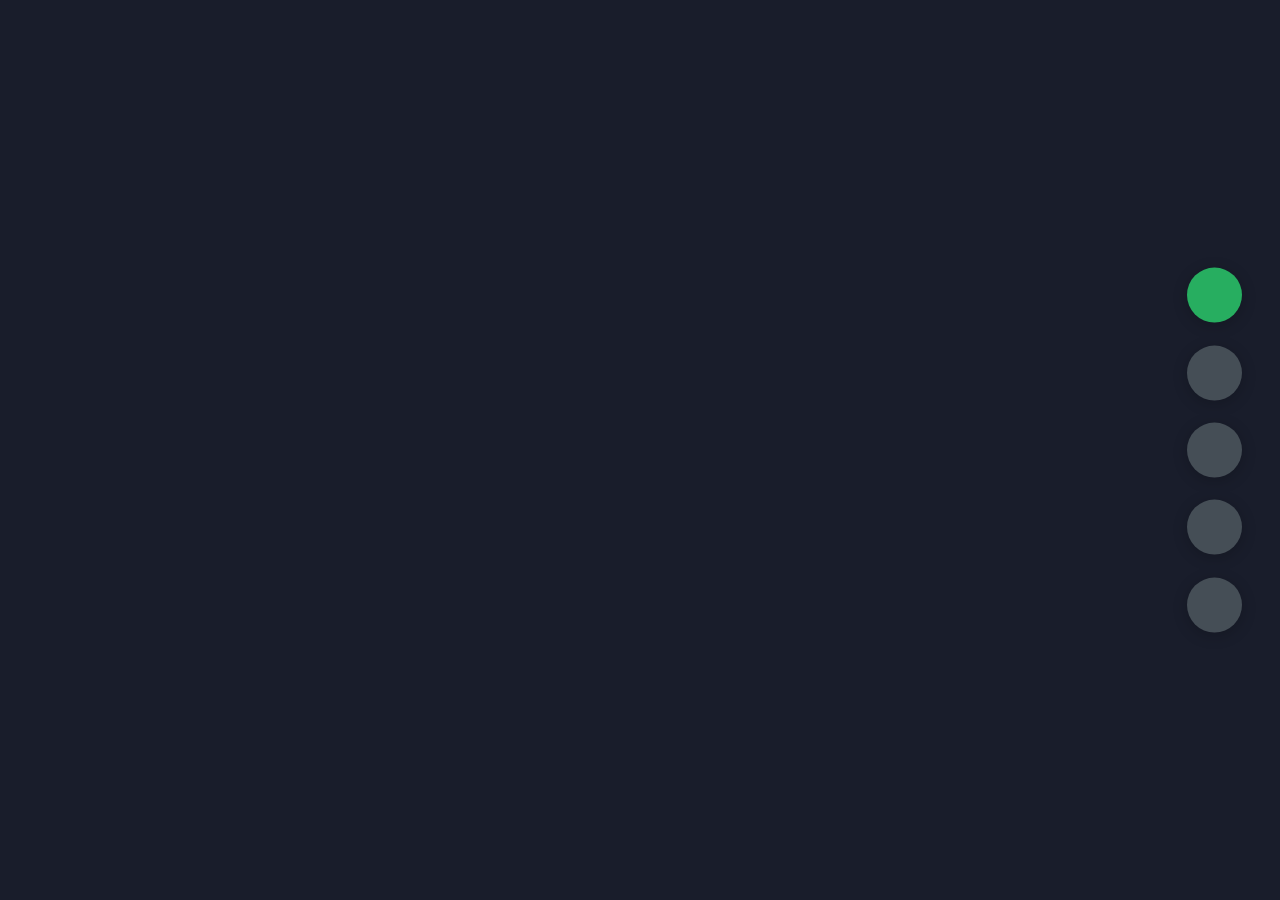
==== index.html @ 87339b18 "first commit" ====
<!DOCTYPE html>
<html lang="en">
<head>
    <meta charset="UTF-8">
    <meta http-equiv="X-UA-Compatible" content="IE=edge">
    <meta name="viewport" content="width=device-width, initial-scale=1.0">
    <link rel="preconnect" href="https://fonts.googleapis.com">
    <link rel="preconnect" href="https://fonts.gstatic.com" crossorigin>
    <link href="https://fonts.googleapis.com/css2?family=Poppins:wght@400;500;600;700;800&display=swap" rel="stylesheet">

    <link rel="stylesheet" href="https://cdnjs.cloudflare.com/ajax/libs/font-awesome/6.3.0/css/all.min.css" integrity="sha512-SzlrxWUlpfuzQ+pcUCosxcglQRNAq/DZjVsC0lE40xsADsfeQoEypE+enwcOiGjk/bSuGGKHEyjSoQ1zVisanQ==" crossorigin="anonymous" referrerpolicy="no-referrer" />

    <title>portfolio(fcc)</title>

    <link rel="stylesheet" href="/styles/style.css">
</head>
<body class="main-content">
    
    <header class="section sec1 header active">

    </header>
    <main>
        <section class="section sec2 about">

        </section>
        <section class="section sec3 portfolio">
            
        </section>
        <section class="section sec4 blogs">
            
        </section>
        <section class="section sec5 contact">
            
        </section>
    </main>

    <div class="controls">
        <div class="control control-1 active-btn">
            <i class="fas fa-home"></i>
        </div>
        <div class="control control-2 ">
            <i class="fas fa-user"></i>
        </div>
        <div class="control control-3 ">
            <i class="fas fa-briefcase"></i>
        </div>
        <div class="control control-4 ">
            <i class="fas fa-newspaper"></i>
        </div>
        <div class="control control-5 ">
            <i class="fas fa-envelope-open"></i>
        </div>
    </div>
</body>
</html>
---- styles/style.css ----
:root {
  --color-primary: #191d2b;
  --color-secondary: #27AE60;
  --color-white: #ffff;
  --color-black: #000;
  --color-gray0: #f8f8f8;
  --color-gray1: #dbe1e8;
  --color-gray2: #b2becd;
  --color-gray3: #6c7983;
  --color-gray4: #454e56;
  --color-gray5: #2a2e35;
  --color-gray6: #12181b;
  --br-sm-2: 14px;
  --box-shadow-1: 0 3px 15px rgba(0,0,0, 0.2);
}

* {
  margin: 0;
  padding: 0;
  box-sizing: border-box;
  list-style: none;
}

body {
  background-color: var(--color-primary);
  font-family: "Poppins", sans-serif;
  font-size: 1.1rem;
  color: var(--color-white);
  transition: all 0.4s ease-in-out;
}

a {
  display: inline-block;
  text-decoration: none;
  color: inherit;
  font-family: inherit;
}

header {
  height: 100vh;
  color: var(--color-white);
  overflow: hidden;
}

section {
  min-height: 100vh;
  width: 100%;
  position: absolute;
  left: 0;
  top: 0;
  padding: 3rem 18rem;
}

.section {
  transform: translateY(-100%) scale(0);
  transition: all 0.4s ease-in-out;
  background-color: var(--color-primary);
}

.sec1 {
  display: none;
  transform: translateY(0) scale(1);
}

.sec2 {
  display: none;
  transform: translateY(0) scale(1);
}

.sec3 {
  display: none;
  transform: translateY(0) scale(1);
}

.sec4 {
  display: none;
  transform: translateY(0) scale(1);
}

.sec5 {
  display: none;
  transform: translateY(0) scale(1);
}

.controls {
  position: fixed;
  z-index: 10;
  top: 50%;
  right: 3%;
  display: flex;
  flex-direction: column;
  transform: translateY(-50%);
  align-items: center;
  justify-content: center;
}
.controls .active-btn {
  background-color: var(--color-secondary) !important;
  transition: all 0.4s ease-in-out;
}
.controls .active-btn i {
  color: var(--color-white) !important;
}
.controls .control {
  padding: 1rem;
  cursor: pointer;
  background-color: var(--color-gray4);
  width: 55px;
  height: 55px;
  border-radius: 50%;
  display: flex;
  align-items: center;
  justify-content: center;
  margin: 0.7rem 0;
  box-shadow: var(--box-shadow-1);
}
.controls .control i {
  font-size: 1.2rem;
  color: var(--color-gray2);
  pointer-events: none;
}/*# sourceMappingURL=style.css.map */
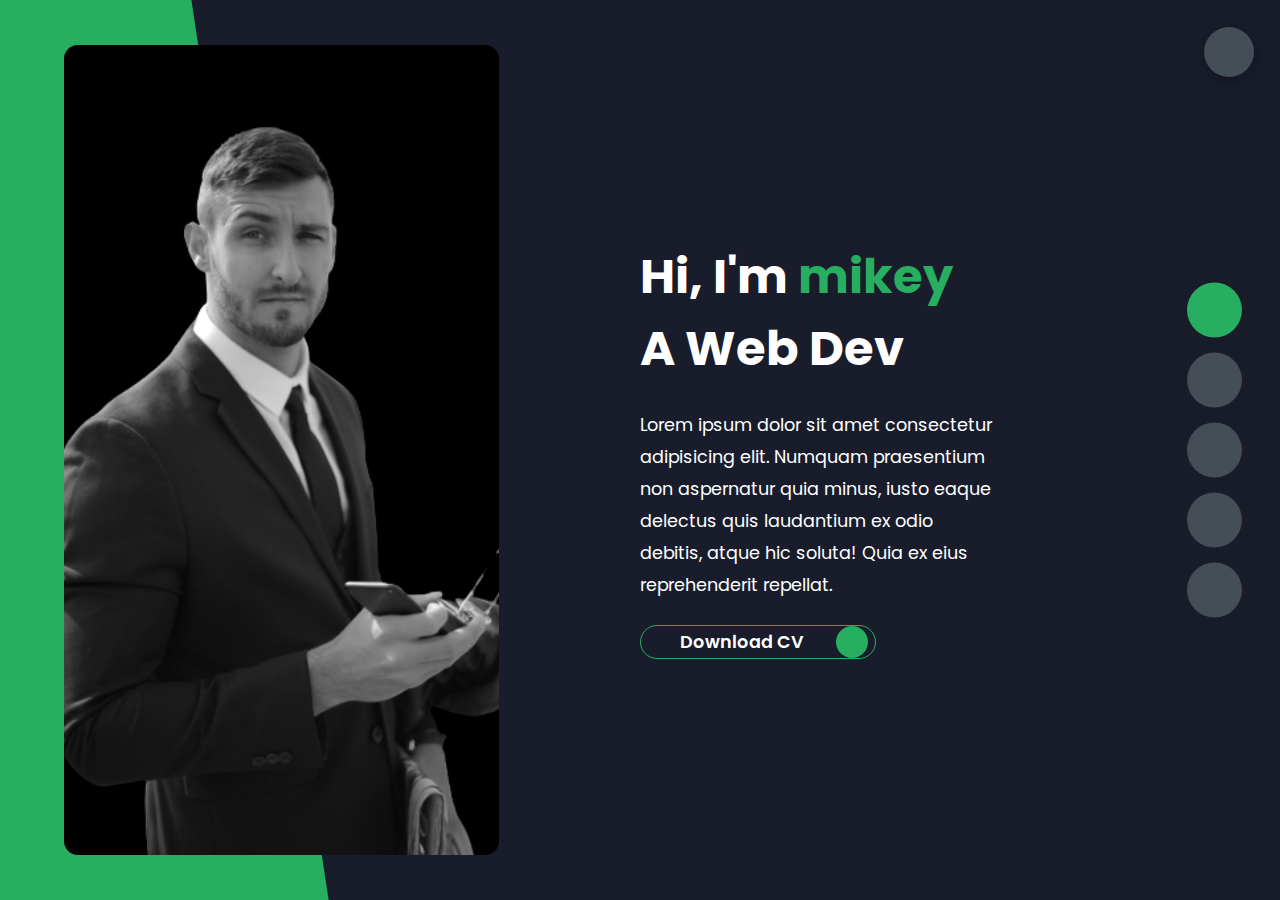
==== commit 63c92d22: "managing files for git pages" ====
--- a/index.html
+++ b/index.html
@@ -8,48 +8,501 @@
     <link rel="preconnect" href="https://fonts.gstatic.com" crossorigin>
     <link href="https://fonts.googleapis.com/css2?family=Poppins:wght@400;500;600;700;800&display=swap" rel="stylesheet">
 
+
     <link rel="stylesheet" href="https://cdnjs.cloudflare.com/ajax/libs/font-awesome/6.3.0/css/all.min.css" integrity="sha512-SzlrxWUlpfuzQ+pcUCosxcglQRNAq/DZjVsC0lE40xsADsfeQoEypE+enwcOiGjk/bSuGGKHEyjSoQ1zVisanQ==" crossorigin="anonymous" referrerpolicy="no-referrer" />
 
     <title>portfolio(fcc)</title>
 
-    <link rel="stylesheet" href="/styles/style.css">
+    <link rel="stylesheet" href="style.css">
 </head>
 <body class="main-content">
+
+    <header class="section sec1 header active" id="home">
+        <div class="header-content">
+            <div class="left-header">
+                <div class="h-shape">
+                    
+                </div>
+                <div class="image">
+                    <img src="/main/img/hero.png" alt="">
+                </div>
+            </div>
+            <div class="right-header">
+                <h1 class="name">
+                    Hi, I'm <span>mikey</span>
+                    A Web Dev
+                </h1>
+                <p>
+                    Lorem ipsum dolor sit amet consectetur adipisicing elit. Numquam praesentium non aspernatur quia minus, iusto eaque delectus quis laudantium ex odio debitis, atque hic soluta! Quia ex eius reprehenderit repellat.
+                </p>    
+                <div class="btn-container">
+                    <a href="" class="main-btn">
+                        <span class="btn-text">Download CV</span>
+                        <span class="btn-icon"><i class="fas fa-download"></i></span>
+                    </a>
+                </div>
+            </div>
+        </div>
+    </header>
     
-    <header class="section sec1 header active">
-
-    </header>
     <main>
-        <section class="section sec2 about">
-
+        <section class="section sec2 about" id="about">
+            <div class="main-title">
+                <h2>About <span>ME</span></h2>
+            </div>
+            <div class="about-container">
+                <div class="left-about">
+                    <h2>Information About Me</h2>
+                    <p>
+                        Lorem ipsum dolor sit amet consectetur adipisicing elit. Illum eius qui velit assumenda quos fugiat modi ab magnam. <br><br>
+                        Lorem ipsum dolor sit amet consectetur adipisicing elit. Omnis reprehenderit consectetur distinctio eius.
+                    </p>
+                    <div class="btn-con">
+                        <a href="" class="main-btn">
+                            <span class="btn-text">Download CV</span>
+                            <span class="btn-icon"><i class="fas fa-download"></i></span>
+                        </a>
+                    </div>
+                </div>
+                <div class="right-about">
+                    <div class="about-item">
+                        <div class="abt-text">
+                            <p class="large-text">
+                                560+
+                            </p>
+                            <p class="small-text">
+                                projects <br> completed
+                            </p>
+                        </div>
+                    </div>
+                    <div class="about-item">
+                        <div class="abt-text">
+                            <p class="large-text">
+                                10+
+                            </p>
+                            <p class="small-text">
+                                years of <br> experience
+                            </p>
+                        </div>
+                    </div>
+                    <div class="about-item">
+                        <div class="abt-text">
+                            <p class="large-text">
+                                300+
+                            </p>
+                            <p class="small-text">
+                                happy  <br> clients
+                            </p>
+                        </div>
+                    </div>
+                    <div class="about-item">
+                        <div class="abt-text">
+                            <p class="large-text">
+                                440+
+                            </p>
+                            <p class="small-text">
+                                customer <br> reviews
+                            </p>
+                        </div>
+                    </div>
+                </div>
+            </div>
+            <div class="about-stats">
+                <h4 class="stat-title">My skills</h4>
+                <div class="progress-bars">
+                    <div class="progress bar">
+                        <p class="progress-title">HTML5</p>
+                        <div class="progress-con">
+                            <p class="prog-text">90%</p>
+                            <div class="progress">
+                                <span class="html"></span>
+                            </div>
+                        </div>
+                    </div>
+                    <div class="progress bar">
+                        <p class="progress-title">CSS</p>
+                        <div class="progress-con">
+                            <p class="prog-text">80%</p>
+                            <div class="progress">
+                                <span class="css"></span>
+                            </div>
+                        </div>
+                    </div>
+                    <div class="progress bar">
+                        <p class="progress-title">JAVASCRIPT</p>
+                        <div class="progress-con">
+                            <p class="prog-text">70%</p>
+                            <div class="progress">
+                                <span class="javascript"></span>
+                            </div>
+                        </div>
+                    </div>
+                    <div class="progress bar">
+                        <p class="progress-title">REACT</p>
+                        <div class="progress-con">
+                            <p class="prog-text">60%</p>
+                            <div class="progress">
+                                <span class="react"></span>
+                            </div>
+                        </div>
+                    </div>
+                    <div class="progress bar">
+                        <p class="progress-title">NODE JS</p>
+                        <div class="progress-con">
+                            <p class="prog-text">60%</p>
+                            <div class="progress">
+                                <span class="node"></span>
+                            </div>
+                        </div>
+                    </div>
+                    <div class="progress bar">
+                        <p class="progress-title">MONGO DB</p>
+                        <div class="progress-con">
+                            <p class="prog-text">60%</p>
+                            <div class="progress">
+                                <span class="mongo"></span>
+                            </div>
+                        </div>
+                    </div>
+                </div>
+            </div>
+            <!-- <h4 class="stat-title">My Timeline</h4>
+            <div class="timeline">
+                <div class="timeline-item">
+                    <div class="tl-icon">
+                        <i class="fas fa-briefcase"></i>
+                    </div>
+                    <p class="tl-duration">2021 - present</p>
+                    <h5>Web Dev <span> - zencube</span></h5>
+                    <p>
+                        Lorem ipsum, dolor sit amet consectetur adipisicing elit. Aspernatur provident repudiandae neque esse.
+                    </p>
+                </div>
+                <div class="timeline-item">
+                    <div class="tl-icon">
+                        <i class="fas fa-briefcase"></i>
+                    </div>
+                    <p class="tl-duration">2010 - present</p>
+                    <h5>jr <span> - zen-d</span></h5>
+                    <p>
+                        Lorem ipsum, dolor sit amet consectetur adipisicing elit. Aspernatur provident repudiandae neque esse.
+                    </p>
+                </div>
+                <div class="timeline-item">
+                    <div class="tl-icon">
+                        <i class="fas fa-briefcase"></i>
+                    </div>
+                    <p class="tl-duration">2010 - present</p>
+                    <h5>Web Dev <span> - zen-d</span></h5>
+                    <p>
+                        Lorem ipsum, dolor sit amet consectetur adipisicing elit. Aspernatur provident repudiandae neque esse.
+                    </p>
+                </div>
+                <div class="timeline-item">
+                    <div class="tl-icon">
+                        <i class="fas fa-briefcase"></i>
+                    </div>
+                    <p class="tl-duration">2010 - present</p>
+                    <h5>Web Dev <span> - zen-d</span></h5>
+                    <p>
+                        Lorem ipsum, dolor sit amet consectetur adipisicing elit. Aspernatur provident repudiandae neque esse.
+                    </p>
+                </div>
+            </div> -->
         </section>
-        <section class="section sec3 portfolio">
-            
+        <section class="section sec3 portfolio" id="portfolio">
+            <div class="main-title">
+                <h2>my<span> portfolio</span></h2>
+            </div>
+            <p class="port-text">
+                here are some of my work that i've done in various programming languages
+            </p>
+            <div class="portfolios">
+                <div class="portfolio-item">
+                    <div class="image">
+                        <img src="/main/img/port1.jpg" alt="">
+                    </div>
+                    <div class="hover-items">
+                        <h3>source code</h3>
+                        <div class="icons">
+                            <a class="icon" href="#" target="_blank">
+                                <i class="fa-brands fa-github"></i>
+                            </a>
+                            <a class="icon" href="#" target="_blank">
+                                <i class="fa-brands fa-youtube"></i>
+                            </a>
+                            <a class="icon" href="#" target="_blank">
+                                <i class="fa-brands fa-behance"></i>
+                            </a>
+                        </div>
+                    </div>
+                </div>
+                <div class="portfolio-item">
+                    <div class="image">
+                        <img src="/main/img/port2.jpg" alt="">
+                    </div>
+                    <div class="hover-items">
+                        <h3>source code</h3>
+                        <div class="icons">
+                            <a class="icon" href="#" target="_blank">
+                                <i class="fa-brands fa-github"></i>
+                            </a>
+                            <a class="icon" href="#" target="_blank">
+                                <i class="fa-brands fa-youtube"></i>
+                            </a>
+                            <a class="icon" href="#" target="_blank">
+                                <i class="fa-brands fa-behance"></i>
+                            </a>
+                        </div>
+                    </div>
+                </div>
+                <div class="portfolio-item">
+                    <div class="image">
+                        <img src="/main/img/port3.jpg" alt="">
+                    </div>
+                    <div class="hover-items">
+                        <h3>source code</h3>
+                        <div class="icons">
+                            <a class="icon" href="#" target="_blank">
+                                <i class="fa-brands fa-github"></i>
+                            </a>
+                            <a class="icon" href="#" target="_blank">
+                                <i class="fa-brands fa-youtube"></i>
+                            </a>
+                            <a class="icon" href="#" target="_blank">
+                                <i class="fa-brands fa-behance"></i>
+                            </a>
+                        </div>
+                    </div>
+                </div>
+                <div class="portfolio-item">
+                    <div class="image">
+                        <img src="/main/img/port4.jpg" alt="">
+                    </div>
+                    <div class="hover-items">
+                        <h3>source code</h3>
+                        <div class="icons">
+                            <a class="icon" href="#" target="_blank">
+                                <i class="fa-brands fa-github"></i>
+                            </a>
+                            <a class="icon" href="#" target="_blank">
+                                <i class="fa-brands fa-youtube"></i>
+                            </a>
+                            <a class="icon" href="#" target="_blank">
+                                <i class="fa-brands fa-behance"></i>
+                            </a>
+                        </div>
+                    </div>
+                </div>
+                <div class="portfolio-item">
+                    <div class="image">
+                        <img src="/main/img/port5.jpg" alt="">
+                    </div>
+                    <div class="hover-items">
+                        <h3>source code</h3>
+                        <div class="icons">
+                            <a class="icon" href="#" target="_blank">
+                                <i class="fa-brands fa-github"></i>
+                            </a>
+                            <a class="icon" href="#" target="_blank">
+                                <i class="fa-brands fa-youtube"></i>
+                            </a>
+                            <a class="icon" href="#" target="_blank">
+                                <i class="fa-brands fa-behance"></i>
+                            </a>
+                        </div>
+                    </div>
+                </div>
+                <div class="portfolio-item">
+                    <div class="image">
+                        <img src="/main/img/port6.jpg" alt="">
+                    </div>
+                    <div class="hover-items">
+                        <h3>source code</h3>
+                        <div class="icons">
+                            <a class="icon" href="#" target="_blank">
+                                <i class="fa-brands fa-github"></i>
+                            </a>
+                            <a class="icon" href="#" target="_blank">
+                                <i class="fa-brands fa-youtube"></i>
+                            </a>
+                            <a class="icon" href="#" target="_blank">
+                                <i class="fa-brands fa-behance"></i>
+                            </a>
+                        </div>
+                    </div>
+                </div>
+            </div>
         </section>
-        <section class="section sec4 blogs">
-            
+        <section class="section sec4" id="blogs">
+            <div class="blogs-content">
+                <div class="main-title">
+                    <h2>MY <span>BLOGS</span></h2>
+                </div>
+                <div class="blogs">
+                    <div class="blog">
+                        <img src="/main/img/blog1.jpg" alt="">
+                        <div class="blog-text">
+                            <h4>
+                                How to create your own website
+                            </h4>
+                            <p>
+                                Lorem ipsum, dolor sit amet consectetur adipisicing elit. Cum ab pariatur tempore.
+                            </p>
+                        </div>
+                    </div>
+                    <div class="blog">
+                        <img src="/main/img/blog2.jpg" alt="">
+                        <div class="blog-text">
+                            <h4>
+                                How to create your own website
+                            </h4>
+                            <p>
+                                Lorem ipsum, dolor sit amet consectetur adipisicing elit. Cum ab pariatur tempore.
+                            </p>
+                        </div>
+                    </div>
+                    <div class="blog">
+                        <img src="/main/img/blog3.jpg" alt="">
+                        <div class="blog-text">
+                            <h4>
+                                How to create your own website
+                            </h4>
+                            <p>
+                                Lorem ipsum, dolor sit amet consectetur adipisicing elit. Cum ab pariatur tempore.
+                            </p>
+                        </div>
+                    </div>
+                </div>
+            </div>
         </section>
-        <section class="section sec5 contact">
-            
+        <section class="section sec5 contact" id="contact">
+            <div class="contact-container">
+                <div class="main-title">
+                    <h2>Contact <span>ME</span></h2>
+                </div>
+                <div class="contact-content-cont">
+                    <div class="left-contact">
+                        <h4> 
+                            Contact me here
+                        </h4>
+                        <p>
+                            Lorem ipsum dolor sit amet consectetur adipisicing elit. Dolores distinctio ipsum a hic, dignissimos.
+                        </p>
+                        <div class="contact-info">
+                            <div class="contact-item">  
+                                <div class="icon">
+                                    <i class="fas fa-map-marker-alt"></i>
+                                    Location
+                                </div>
+                                <p>
+                                    : London, united Kingdom
+                                </p>
+                            </div>
+                            <div class="contact-item">  
+                                <div class="icon">
+                                    <i class="fas fa-envelope"></i>
+                                    <span>Email</span>
+                                </div>
+                                <p>
+                                    <span>: anyone@gmail.com</span> 
+                                </p>
+                            </div>
+                            <div class="contact-item">  
+                                <div class="icon">
+                                    <i class="fas fa-user-graduate"></i>
+                                    <span>Education</span>
+                                </div>
+                                <p>
+                                    <span>: any college, anywhere</span> 
+                                </p>
+                            </div>
+                            <div class="contact-item">  
+                                <div class="icon">
+                                    <i class="fas fa-phone"></i>
+                                    <span>phone</span>
+                                </div>
+                                <p>
+                                    <span>: 9495495195</span> 
+                                </p>
+                            </div>
+                            <div class="contact-item">  
+                                <div class="icon">
+                                    <i class="fas fa-globe-africa"></i>
+                                    <span>Languages</span>
+                                </div>
+                                <p>
+                                    <span>: English, hindi</span> 
+                                </p>
+                            </div>
+                        </div>
+                        <div class="contact-icons">
+                            <div class="contact-icon">
+                                <a href="www.faceboook.com" target="_blank">
+                                    <i class="fa-brands fa-facebook"></i>
+                                </a>
+                                <a href="www.twitter.com" target="_blank">
+                                    <i class="fa-brands fa-twitter"></i>
+                                </a>
+                                <a href="www.youtube.com" target="_blank">
+                                    <i class="fa-brands fa-youtube"></i>
+                                </a>
+                                <a href="www.github.com" target="_blank">   
+                                    <i class="fa-brands fa-github"></i>
+                                </a>
+                            </div>
+                        </div>
+                    </div>
+                    <div class="right-contact">
+                        <form class="contact-form" action="">
+                            <div class="input-control i-c-2">
+                                <input type="text" required placeholder="YOURNAME">
+                                <input type="email" required placeholder="YOUR EMAIL">
+                            </div>
+                            <div class="input-control">
+                                <input type="text" required placeholder="ENTER SUBJECT">
+                            </div>
+                            <div class="input-control">
+                                <textarea name="message" id="" cols="15" rows="8" placeholder="Message Here..">
+                                </textarea>
+                            </div>
+                            <div class="submit-btn">
+                                <a href="#" class="main-btn">
+                                    <span class="btn-text">Download CV</span>
+                                    <span class="btn-icon"><i class="fas fa-download"></i></span>
+                                </a>
+                            </div>
+                        </form>
+                    </div>
+                </div>
+            </div>
         </section>
     </main>
 
     <div class="controls">
-        <div class="control control-1 active-btn">
+        <div class="control control-1 active-btn" data-id="home">
             <i class="fas fa-home"></i>
         </div>
-        <div class="control control-2 ">
+        <div class="control control-2 " data-id="about">
             <i class="fas fa-user"></i>
         </div>
-        <div class="control control-3 ">
+        <div class="control control-3 " data-id="portfolio">
             <i class="fas fa-briefcase"></i>
         </div>
-        <div class="control control-4 ">
+        <div class="control control-4 " data-id="blogs">
             <i class="fas fa-newspaper"></i>
         </div>
-        <div class="control control-5 ">
+        <div class="control control-5 " data-id="contact">
             <i class="fas fa-envelope-open"></i>
         </div>
     </div>
+
+    <div class="theme-btn">
+        <i class="fas fa-adjust"></i>
+    </div>
+
+    <script src="app.js"></script>
+
+    
 </body>
 </html>--- a/style.css
+++ b/style.css
@@ -0,0 +1,668 @@
+:root {
+  --color-primary: #191d2b;
+  --color-secondary: #27AE60;
+  --color-white: #ffff;
+  --color-black: #000;
+  --color-gray0: #f8f8f8;
+  --color-gray1: #dbe1e8;
+  --color-gray2: #b2becd;
+  --color-gray3: #6c7983;
+  --color-gray4: #454e56;
+  --color-gray5: #2a2e35;
+  --color-gray6: #12181b;
+  --br-sm-2: 14px;
+  --box-shadow-1: 2px 2px 15px rgba(33, 33, 33, 0.3);
+}
+
+.light-mode {
+  --color-primary: #ffff;
+  --color-secondary: #f56692;
+  --color-white: #454e56;
+  --color-black: #000;
+  --color-gray0: #f8f8f8;
+  --color-gray1: #6c7983;
+  --color-gray2: #6c7983;
+  --color-gray3: #6c7983;
+  --color-gray4: #454e56;
+  --color-gray5: #f8f8f8;
+  --color-gray6: #12181b;
+}
+
+* {
+  margin: 0;
+  padding: 0;
+  box-sizing: border-box;
+  list-style: none;
+}
+
+body {
+  background-color: var(--color-primary);
+  font-family: "Poppins", sans-serif;
+  font-size: 1.1rem;
+  color: var(--color-white);
+  transition: all 0.4s ease-in-out;
+}
+
+a {
+  display: inline-block;
+  text-decoration: none;
+  color: inherit;
+  font-family: inherit;
+}
+
+header {
+  height: 100vh;
+  color: var(--color-white);
+  overflow: hidden;
+}
+
+section {
+  min-height: 100vh;
+  width: 100%;
+  position: absolute;
+  left: 0;
+  top: 0;
+  padding: 3rem 18rem;
+}
+
+.section {
+  transform: translateY(-100%) scale(0);
+  transition: all 0.4s ease-in-out;
+}
+
+.sec1 {
+  display: none;
+  transform: translateY(0) scale(1);
+}
+
+.sec2 {
+  display: none;
+  transform: translateY(0) scale(1);
+}
+
+.sec3 {
+  display: none;
+  transform: translateY(0) scale(1);
+  height: 1000vh;
+}
+
+.sec4 {
+  display: none;
+  transform: translateY(0) scale(1);
+}
+
+.sec5 {
+  display: none;
+  transform: translateY(0) scale(1);
+}
+
+.active {
+  display: block;
+  animation: scaleAnim 1s ease-in-out;
+}
+@keyframes scaleAnim {
+  0% {
+    transform: translateY(-100%) scaleY(0);
+  }
+  100% {
+    transform: translateY(0%) scaleY(1);
+  }
+}
+
+.controls {
+  position: fixed;
+  z-index: 10;
+  top: 50%;
+  right: 3%;
+  display: flex;
+  flex-direction: column;
+  row-gap: 15px;
+  transform: translateY(-50%);
+  align-items: center;
+  justify-content: center;
+}
+.controls .active-btn {
+  background-color: var(--color-secondary) !important;
+  transition: all 0.4s ease-in-out;
+}
+.controls .active-btn i {
+  color: var(--color-primary) !important;
+}
+.controls .control {
+  padding: 1rem;
+  cursor: pointer;
+  background-color: var(--color-gray4);
+  width: 55px;
+  height: 55px;
+  border-radius: 50%;
+  display: flex;
+  align-items: center;
+  justify-content: center;
+  box-shadow: var(--box-shadow-1);
+}
+.controls .control i {
+  font-size: 1.2rem;
+  color: var(--color-gray2);
+  pointer-events: none;
+}
+
+.theme-btn {
+  top: 3%;
+  right: 2%;
+  width: 50px;
+  height: 50px;
+  border-radius: 50%;
+  background-color: var(--color-gray4);
+  cursor: pointer;
+  position: fixed;
+  display: flex;
+  justify-content: center;
+  align-items: center;
+  box-shadow: 0 3px 15px rgba(0, 0, 0, 0.3);
+  transition: all 0.1s ease-in-out;
+}
+.theme-btn:active {
+  transform: translateY(-5px);
+}
+.theme-btn:hover {
+  background-color: var(--color-secondary);
+}
+.theme-btn i {
+  font-size: 1.4rem;
+  color: var(--color-gray2);
+  pointer-events: none;
+}
+
+.header-content {
+  display: grid;
+  grid-template-columns: repeat(2, 1fr);
+  height: 100%;
+}
+.header-content .left-header {
+  display: flex;
+  align-items: center;
+  position: relative;
+}
+.header-content .left-header .h-shape {
+  transition: all 0.4s ease-in-out;
+  width: 65%;
+  height: 100%;
+  background-color: var(--color-secondary);
+  position: absolute;
+  left: 0;
+  top: 0;
+  z-index: -1;
+  -webkit-clip-path: polygon(0 0, 46% 0, 79% 100%, 0% 100%);
+          clip-path: polygon(0 0, 46% 0, 79% 100%, 0% 100%);
+}
+.header-content .left-header .image {
+  border-radius: var(--br-sm-2);
+  height: 90%;
+  width: 68%;
+  margin-left: 4rem;
+  background-color: var(--color-black);
+  transition: all 0.4s ease-in-out;
+}
+.header-content .left-header .image img {
+  width: 100%;
+  height: 100%;
+  -o-object-fit: cover;
+     object-fit: cover;
+  filter: grayscale(99%);
+}
+.header-content .left-header .image img:hover {
+  filter: grayscale(0);
+}
+.header-content .right-header {
+  display: flex;
+  flex-direction: column;
+  justify-content: center;
+  padding-right: 18rem;
+}
+.header-content .right-header .name {
+  font-size: 3rem;
+}
+.header-content .right-header .name span {
+  color: var(--color-secondary);
+}
+.header-content .right-header p {
+  margin: 1.5rem 0;
+  line-height: 2rem;
+}
+
+.about-container {
+  display: grid;
+  grid-template-columns: repeat(2, 1fr);
+  padding-top: 3.5rem;
+  padding-bottom: 5rem;
+}
+.about-container .right-about {
+  display: grid;
+  grid-template-columns: repeat(2, 1fr);
+  grid-gap: 2rem;
+}
+.about-container .right-about .about-item {
+  border: 1px solid var(--color-gray5);
+  border-radius: 5px;
+  transition: all 0.4s ease-in-out;
+  box-shadow: 1px 2px 15px rgba(0, 0, 0, 0.1);
+}
+.about-container .right-about .about-item:hover {
+  cursor: default;
+  transform: translateY(-5px);
+  border: 1px solid var(--color-secondary);
+  box-shadow: 1px 4px 15px rgba(0, 0, 0, 0.32);
+}
+.about-container .right-about .about-item .abt-text {
+  padding: 1.5rem;
+  display: flex;
+  flex-direction: column;
+}
+.about-container .right-about .about-item .abt-text .large-text {
+  font-size: 3rem;
+  font-weight: 700;
+  color: var(--color-secondary);
+}
+.about-container .right-about .about-item .abt-text .small-text {
+  padding-left: 3rem;
+  position: relative;
+  text-transform: uppercase;
+  font-size: 1.2rem;
+  color: var(--color-gray1);
+  letter-spacing: 2px;
+}
+.about-container .right-about .about-item .abt-text .small-text::before {
+  content: "";
+  position: absolute;
+  left: 0;
+  top: 15px;
+  width: 2rem;
+  height: 2px;
+  background-color: var(--color-gray5);
+}
+.about-container .left-about {
+  padding-right: 1rem;
+}
+.about-container .left-about p {
+  line-height: 2rem;
+  padding: 1rem;
+  color: var(--color-gray1);
+}
+.about-container .left-about h4 {
+  font-size: 2rem;
+}
+
+.about-stats {
+  padding-bottom: 4rem;
+}
+.about-stats .progress-bars {
+  display: grid;
+  grid-template-columns: repeat(2, 1fr);
+  grid-gap: 2rem;
+}
+.about-stats .progress-bars .progress-bar {
+  display: flex;
+  flex-direction: column;
+}
+.about-stats .progress-bars .progress-bar .prog-title {
+  text-transform: uppercase;
+  font-weight: 500;
+}
+.about-stats .progress-bars .progress-bar .progress-con {
+  display: flex;
+  align-items: center;
+}
+.about-stats .progress-bars .progress-bar .progress-con .prog-text {
+  color: var(--color-gray2);
+}
+.about-stats .progress-bars .progress-bar .progress-con .progress {
+  width: 100%;
+  height: 0.45rem;
+  background-color: var(--color-gray4);
+  margin-left: 1rem;
+  position: relative;
+}
+.about-stats .progress-bars .progress-bar .progress-con .progress span {
+  position: absolute;
+  top: 0;
+  left: 0;
+  height: 100%;
+  color: var(--color-secondary);
+  width: 60%;
+}
+.about-stats .progress-bars .progress-bar .progress-con .progress .html {
+  width: 90%;
+}
+.about-stats .progress-bars .progress-bar .progress-con .progress .css {
+  width: 80%;
+}
+.about-stats .progress-bars .progress-bar .progress-con .progress .javascript {
+  width: 70%;
+}
+.about-stats .progress-bars .progress-bar .progress-con .progress .react {
+  width: 60%;
+}
+.about-stats .progress-bars .progress-bar .progress-con .progress .node {
+  width: 60%;
+}
+.about-stats .progress-bars .progress-bar .progress-con .progress .mongo {
+  width: 60%;
+}
+
+.stat-title {
+  text-transform: uppercase;
+  font-size: 1.4rem;
+  text-align: center;
+  padding: 3.5rem 0;
+  position: relative;
+}
+.stat-title::before {
+  content: "";
+  left: 50%;
+  top: 0;
+  width: 40%;
+  height: 1px;
+  background-color: var(--color-gray5);
+  transform: translateX(-50%);
+  position: absolute;
+}
+
+.portfolio {
+  height: 110vh;
+}
+
+.port-text {
+  padding: 2rem 0;
+  text-align: center;
+  align-items: center;
+}
+
+.portfolios {
+  display: grid;
+  grid-template-columns: repeat(3, 1fr);
+  grid-gap: 2rem;
+  margin-top: 3rem;
+}
+.portfolios .portfolio-item {
+  position: relative;
+}
+.portfolios .portfolio-item img {
+  width: 100%;
+  height: 300px;
+  -o-object-fit: cover;
+     object-fit: cover;
+  border-radius: 15px;
+}
+.portfolios .portfolio-item .hover-items {
+  width: 100%;
+  height: 100%;
+  background-color: var(--color-secondary);
+  position: absolute;
+  left: 0;
+  top: 0;
+  border-radius: 15px;
+  display: flex;
+  justify-content: center;
+  align-items: center;
+  flex-direction: column;
+  opacity: 0;
+  transform: scale(0);
+  transition: all 0.4s ease-in-out;
+}
+.portfolios .portfolio-item .hover-items h3 {
+  font-size: 1.5rem;
+  color: var(--color-white);
+  margin-bottom: 1.5rem;
+}
+.portfolios .portfolio-item .hover-items .icons {
+  display: flex;
+  justify-content: center;
+  align-items: center;
+}
+.portfolios .portfolio-item .hover-items .icons .icon {
+  background-color: var(--color-primary);
+  border-radius: 50%;
+  width: 50px;
+  height: 50px;
+  display: flex;
+  justify-content: center;
+  align-items: center;
+  margin: 0 1rem;
+  cursor: pointer;
+  transition: all 0.4s ease-in-out;
+}
+.portfolios .portfolio-item .hover-items .icons .icon i {
+  font-size: 1.5rem;
+  color: white;
+  margin: 0 1rem;
+}
+.portfolios .portfolio-item .hover-items .icons .icon:hover {
+  background-color: white;
+}
+.portfolios .portfolio-item .hover-items .icons .icon:hover i {
+  color: var(--color-primary);
+}
+
+.portfolio-item:hover .hover-items {
+  opacity: 1;
+  transform: scale(1);
+}
+
+.blogs {
+  display: grid;
+  grid-template-columns: repeat(3, 1fr);
+  grid-gap: 2rem;
+  margin-top: 3rem;
+}
+.blogs .blog {
+  position: relative;
+  background-color: var(--color-gray5);
+  border-radius: 5px;
+  box-shadow: 1px 1px 20px rgba(0, 0, 0, 0.1);
+  transition: all 0.4s ease-in-out;
+  cursor: pointer;
+}
+.blogs .blog:hover {
+  box-shadow: 1px 1px 20px rgba(0, 0, 0, 0.3);
+  transform: translateY(-5px);
+  transition: all 0.4s ease-in-out;
+}
+.blogs .blog:hover h4 {
+  color: var(--color-secondary);
+}
+.blogs .blog:hover img {
+  filter: grayscale(0);
+  transform: scale(1.1);
+  box-shadow: 1px 4px 15px rgba(0, 0, 0, 0.8);
+}
+.blogs .blog img {
+  width: 100%;
+  height: 300px;
+  -o-object-fit: cover;
+     object-fit: cover;
+  border-top-left-radius: 5px;
+  border-top-right-radius: 5px;
+  filter: grayscale(100%);
+  transition: all 0.4s ease-in-out;
+}
+.blogs .blog .blog-text {
+  margin-top: -7px;
+  padding: 1.1rem;
+  border-top: 8px solid var(--color-secondary);
+}
+.blogs .blog .blog-text h4 {
+  font-size: 1.5rem;
+  margin-bottom: 0.7rem;
+  transition: all 0.4s ease-in-out;
+}
+.blogs .blog .blog-text h4:hover {
+  color: var(--color-secondary);
+}
+.blogs .blog .blog-text p {
+  color: var(--color-gray2);
+  line-height: 2rem;
+  padding-bottom: 1rem;
+}
+
+.contact-content-cont {
+  display: flex;
+  padding-top: 3.5rem;
+}
+.contact-content-cont .left-contact {
+  flex: 2;
+}
+.contact-content-cont .left-contact h4 {
+  margin-top: 1rem;
+  font-size: 2rem;
+  text-transform: uppercase;
+}
+.contact-content-cont .left-contact p {
+  margin: 1rem 0;
+  line-height: 2rem;
+}
+.contact-content-cont .left-contact .contact-info .contact-item {
+  display: flex;
+  align-items: center;
+  justify-content: space-between;
+}
+.contact-content-cont .left-contact .contact-info .contact-item p {
+  margin: 0.3rem 0 !important;
+  padding: 0 !important;
+}
+.contact-content-cont .left-contact .contact-info .contact-item .icon {
+  display: grid;
+  grid-template-columns: 40px 1fr;
+}
+.contact-content-cont .left-contact .contact-info .contact-item .icon i {
+  display: flex;
+  align-items: center;
+}
+.contact-content-cont .left-contact .contact-icon {
+  display: flex;
+  margin-top: 2rem;
+}
+.contact-content-cont .left-contact .contact-icon a {
+  display: flex;
+  align-items: center;
+  color: var(--color-white);
+  background-color: var(--color-gray5);
+  cursor: pointer;
+  justify-content: center;
+  width: 50px;
+  height: 50px;
+  border-radius: 50%;
+  margin: 0 0.4rem;
+  transition: all 0.4s ease-in-out;
+}
+.contact-content-cont .left-contact .contact-icon a:hover {
+  background-color: var(--color-secondary);
+}
+.contact-content-cont .left-contact .contact-icon a:hover i {
+  color: var(--color-primary);
+}
+.contact-content-cont .left-contact .contact-icon a i {
+  display: flex;
+  justify-content: center;
+  align-items: center;
+  font-size: 1.3rem;
+}
+.contact-content-cont .right-contact {
+  flex: 3;
+  margin-left: 3rem;
+}
+.contact-content-cont .right-contact .input-control {
+  margin: 1.5rem 0;
+}
+.contact-content-cont .right-contact .input-control input, .contact-content-cont .right-contact .input-control textarea {
+  border-radius: 30px;
+  font-weight: inherit;
+  font-size: inherit;
+  font-family: inherit;
+  padding: 0.8rem 1.1rem;
+  outline: none;
+  border: none;
+  background-color: var(--color-gray5);
+  width: 100%;
+  color: var(--color-white);
+  resize: none;
+}
+.contact-content-cont .right-contact .i-c-2 {
+  display: flex;
+}
+.contact-content-cont .right-contact .i-c-2 :last-child {
+  margin-left: 1.5rem;
+}
+.contact-content-cont .right-contact .submit-btn {
+  display: flex;
+  justify-content: flex-start;
+}
+
+.btn-container {
+  display: flex;
+  align-self: flex-start;
+  justify-content: space-between;
+}
+
+.main-btn {
+  width: 236px;
+  border-radius: 30px;
+  color: inherit;
+  font-weight: 600;
+  position: relative;
+  border: 1px solid var(--color-secondary);
+  display: flex;
+  align-items: center;
+  justify-content: center;
+  align-self: flex-start;
+  overflow: hidden;
+}
+.main-btn .btn-text {
+  padding: 0 2rem;
+}
+.main-btn .btn-icon {
+  background-color: var(--color-secondary);
+  display: flex;
+  align-items: center;
+  justify-content: center;
+  border-radius: 50%;
+  padding: 1rem;
+}
+.main-btn::before {
+  content: "";
+  position: absolute;
+  top: 0;
+  right: 0;
+  transform: translateX(100%);
+  transition: all 0.2s ease;
+  z-index: -1;
+}
+.main-btn:hover::before {
+  width: 100%;
+  height: 100%;
+  background-color: var(--color-secondary);
+  transform: translateX(0);
+}
+
+.main-title {
+  text-align: center;
+}
+.main-title h2 {
+  position: relative;
+  text-transform: uppercase;
+  font-size: 4rem;
+  font-weight: 700;
+}
+.main-title h2 span {
+  color: var(--color-secondary);
+}
+.main-title h2 .bg-text {
+  position: absolute;
+  top: 40%;
+  left: 50%;
+  color: var(--color-gray4);
+  transition: all 0.4s ease-in-out;
+  z-index: -1;
+  transform: translate(-50%, -50%);
+  font-weight: 800;
+  font-size: 6.3rem;
+}/*# sourceMappingURL=style.css.map */